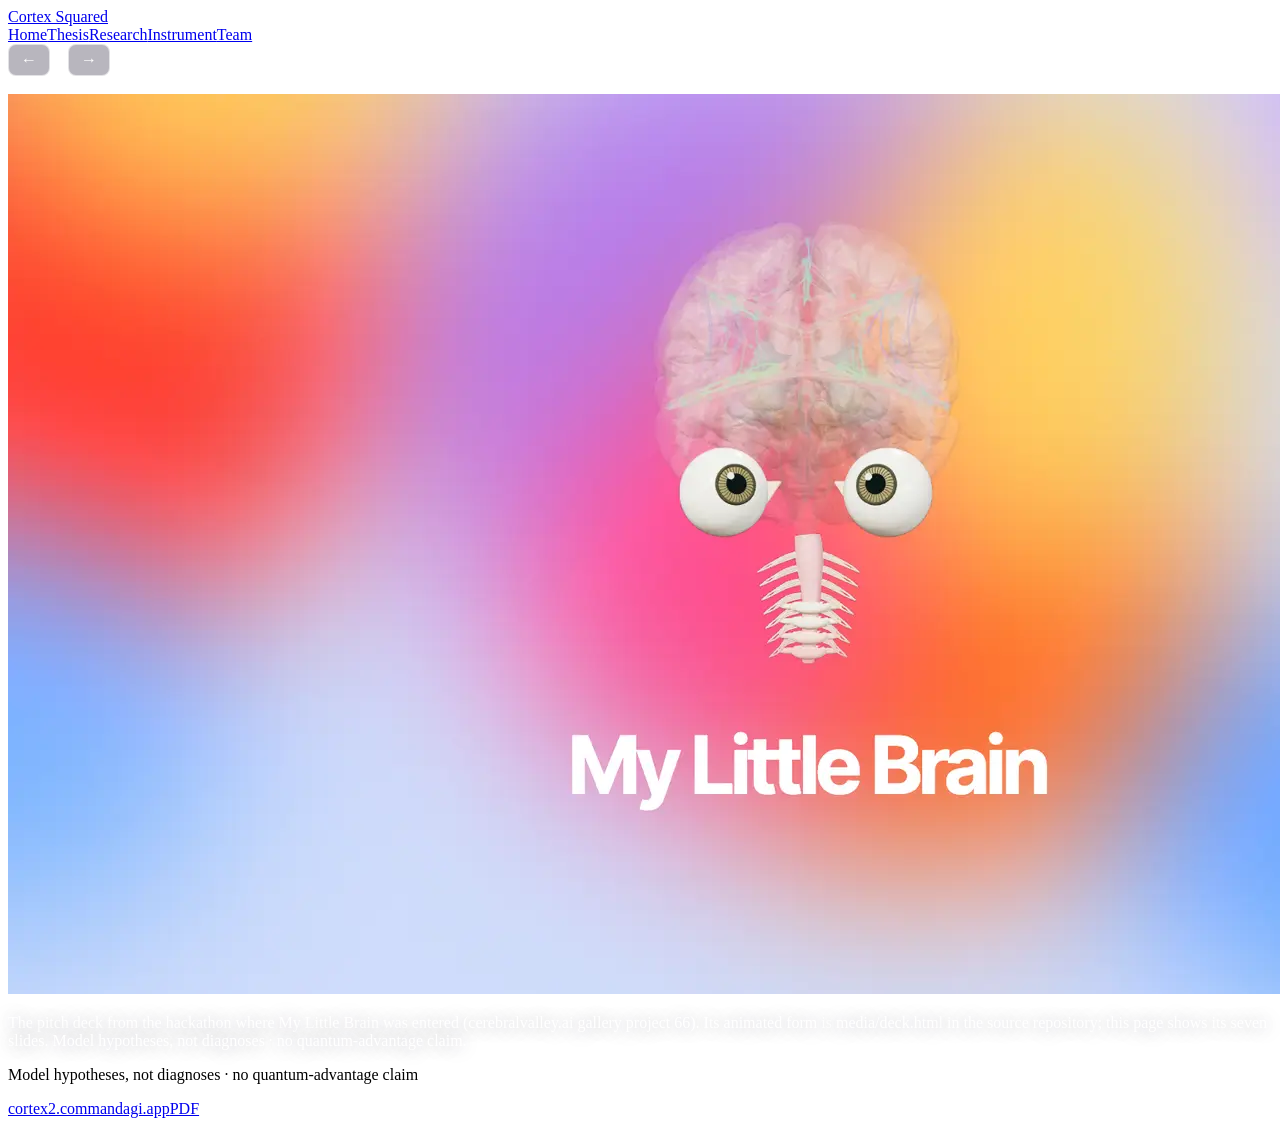
==== deck/index.html @ ae993394 "The site of cortex2, from CommandAGI's seed (seed/drive/platform/org-cortex2/sites/cortex2) Co-Autho" ====
<!doctype html>
<html lang="en">
<head>
<meta charset="utf-8">
<meta name="viewport" content="width=device-width, initial-scale=1">
<title>The pitch deck — Cortex Squared</title>
<meta name="description" content="The My Little Brain pitch deck, slide by slide, with its PDF. Model hypotheses, not diagnoses · no quantum-advantage claim.">
<link rel="icon" href="/assets/mark.svg" type="image/svg+xml">
<link rel="stylesheet" href="/style.css">
<style>
  .deck-nav { display: flex; flex-wrap: wrap; gap: 10px 18px; align-items: center; margin: 0 0 18px; color: #fff; }
  .deck-nav a, .deck-nav button { color: #fff; }
  .deck-nav button { font: inherit; background: rgba(20,16,42,.3); border: 1px solid rgba(255,255,255,.6); border-radius: 8px; padding: 6px 12px; cursor: pointer; }
  .deck .count { font: 600 13px var(--mono); letter-spacing: .1em; opacity: .85; color: #fff; }
</style>
</head>
<body>
<div class="field" aria-hidden="true"><i></i><i></i><i></i><i></i><i></i><i></i><i></i><i></i><i></i></div>
<div class="scrim" aria-hidden="true"></div>
<header class="site-head">
  <a class="wordmark" href="/">Cortex Squared</a>
  <nav aria-label="Pages"><a href="/">Home</a><a href="/thesis.html">Thesis</a><a href="/research.html">Research</a><a href="/lab/">Instrument</a><a href="/team.html">Team</a></nav>
</header>
<main class="deck">
  <div class="deck-nav">
    <button type="button" id="prev" aria-label="Previous slide">←</button>
    <button type="button" id="next" aria-label="Next slide">→</button>
    <span class="count" id="count">1 / 7</span>
    <a href="/deck/cortex2-deck.pdf">The deck as a PDF (789 KB)</a>
    <a href="https://github.com/JacobFV/my-little-brain">The source repository</a>
  </div>
  <img class="slide" id="slide" src="/deck/stills/slide-1.webp" width="1600" height="900" alt="Slide 1 of the My Little Brain pitch deck: the real 3D brain in a soft colour field">
  <p class="dim" style="color:#fff;text-shadow:0 1px 18px rgba(40,16,70,.4)">The pitch deck from the hackathon where My Little Brain was entered (cerebralvalley.ai gallery project 66). Its animated form is <span class="mono">media/deck.html</span> in the source repository; this page shows its seven slides. Model hypotheses, not diagnoses · no quantum-advantage claim.</p>
</main>
<footer class="site-foot">
  <p class="safety-line">Model hypotheses, not diagnoses · no quantum-advantage claim</p>
  <div class="rows"><a href="/">cortex2.commandagi.app</a><a href="/deck/cortex2-deck.pdf">PDF</a></div>
</footer>
<script>
const slides = Array.from({ length: 7 }, (_, i) => `/deck/stills/slide-${i + 1}.webp`);
const alt = [
  'Slide 1: the real 3D brain in a soft colour field, My Little Brain',
  'Slide 2: it knows you — the app: chat with your brain, live EEG, quantum circuits, results',
  'Slide 3: it studies itself — the brain dispatches to IonQ, IBM, qBraid and Extropic',
  'Slide 4: EEG to quantum state — 10 band powers, 4 brain parameters, 8 qubits, 256 hypotheses',
  'Slide 5: amplify, do not scan — classical sequential search against Grover amplitude amplification',
  'Slide 6: behind the scenes — OpenBCI, the agent, the samplers',
  'Slide 7: the team — Jacob Valdez, Hanah Rahman, Rohit Korrapolu',
];
let i = 0;
const img = document.getElementById('slide'), count = document.getElementById('count');
function show(n) { i = (n + slides.length) % slides.length; img.src = slides[i]; img.alt = alt[i]; count.textContent = `${i + 1} / ${slides.length}`; }
document.getElementById('prev').addEventListener('click', () => show(i - 1));
document.getElementById('next').addEventListener('click', () => show(i + 1));
addEventListener('keydown', (e) => {
  if (['ArrowRight', ' ', 'PageDown'].includes(e.key)) { e.preventDefault(); show(i + 1); }
  if (['ArrowLeft', 'PageUp'].includes(e.key)) { e.preventDefault(); show(i - 1); }
});
</script>
</body>
</html>
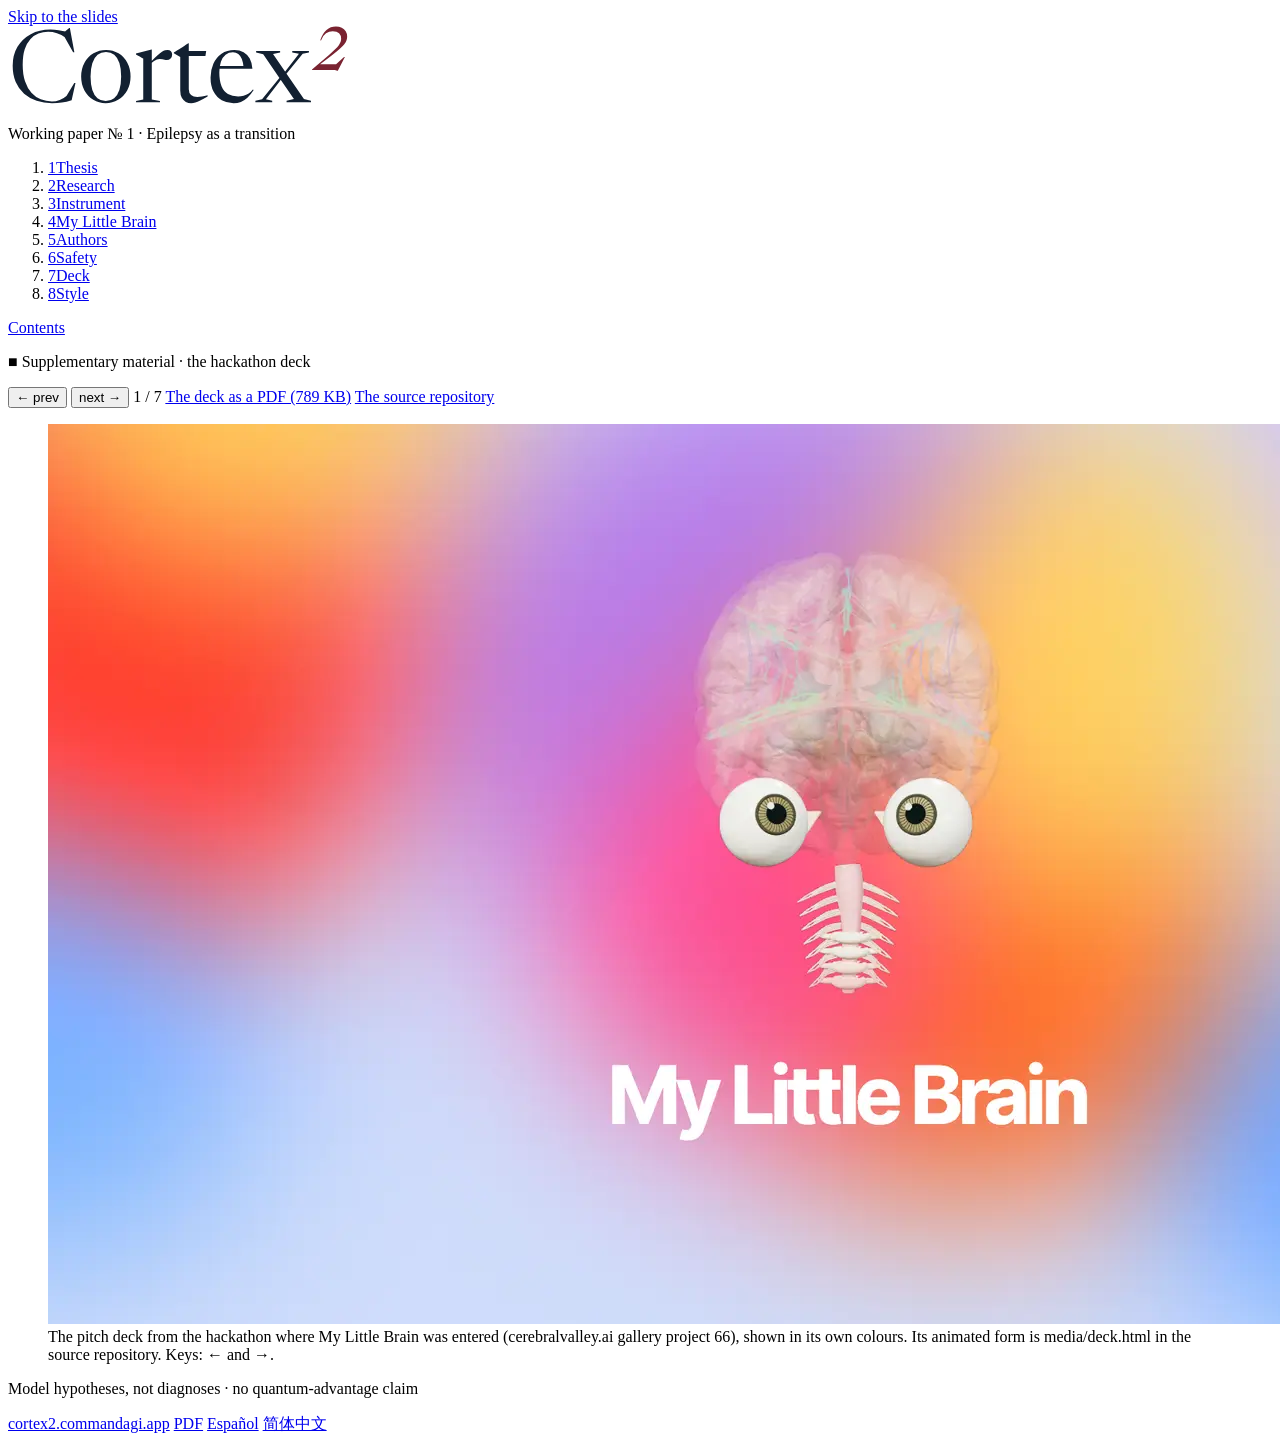
==== commit 9c0307c2: "The 2027 redesign: a living research paper Newsreader and Fragment Mono on paper, zero radius, a jou" ====
--- a/deck/index.html
+++ b/deck/index.html
@@ -5,36 +5,37 @@
 <meta name="viewport" content="width=device-width, initial-scale=1">
 <title>The pitch deck — Cortex Squared</title>
 <meta name="description" content="The My Little Brain pitch deck, slide by slide, with its PDF. Model hypotheses, not diagnoses · no quantum-advantage claim.">
+<meta name="theme-color" content="#f3f4ef">
+<meta property="og:image" content="https://cortex2.commandagi.app/assets/og.png">
 <link rel="icon" href="/assets/mark.svg" type="image/svg+xml">
+<link rel="apple-touch-icon" href="/assets/touch-icon.png">
 <link rel="stylesheet" href="/style.css">
-<style>
-  .deck-nav { display: flex; flex-wrap: wrap; gap: 10px 18px; align-items: center; margin: 0 0 18px; color: #fff; }
-  .deck-nav a, .deck-nav button { color: #fff; }
-  .deck-nav button { font: inherit; background: rgba(20,16,42,.3); border: 1px solid rgba(255,255,255,.6); border-radius: 8px; padding: 6px 12px; cursor: pointer; }
-  .deck .count { font: 600 13px var(--mono); letter-spacing: .1em; opacity: .85; color: #fff; }
-</style>
 </head>
-<body>
-<div class="field" aria-hidden="true"><i></i><i></i><i></i><i></i><i></i><i></i><i></i><i></i><i></i></div>
-<div class="scrim" aria-hidden="true"></div>
-<header class="site-head">
-  <a class="wordmark" href="/">Cortex Squared</a>
-  <nav aria-label="Pages"><a href="/">Home</a><a href="/thesis.html">Thesis</a><a href="/research.html">Research</a><a href="/lab/">Instrument</a><a href="/team.html">Team</a></nav>
+<body class="page-deck">
+<a class="skip" href="#main">Skip to the slides</a>
+<header class="running-head">
+  <a class="wordmark" href="/"><img src="/assets/wordmark.svg" alt="Cortex Squared" width="345" height="79"></a>
+  <p class="folio">Working paper № 1 · Epilepsy as a transition</p>
+  <nav class="contents" aria-label="Contents"><ol><li><a href="/thesis.html"><span class="n">1</span>Thesis</a></li><li><a href="/research.html"><span class="n">2</span>Research</a></li><li><a href="/lab/"><span class="n">3</span>Instrument</a></li><li><a href="/product.html"><span class="n">4</span>My Little Brain</a></li><li><a href="/team.html"><span class="n">5</span>Authors</a></li><li><a href="/safety.html"><span class="n">6</span>Safety</a></li><li><a href="/deck/" aria-current="page"><span class="n">7</span>Deck</a></li><li><a href="/style.html"><span class="n">8</span>Style</a></li></ol></nav>
+  <a class="contents-button" href="/">Contents</a>
 </header>
-<main class="deck">
+<main class="deck" id="main">
+  <p class="eyebrow">■ Supplementary material · the hackathon deck</p>
   <div class="deck-nav">
-    <button type="button" id="prev" aria-label="Previous slide">←</button>
-    <button type="button" id="next" aria-label="Next slide">→</button>
-    <span class="count" id="count">1 / 7</span>
+    <button type="button" id="prev" aria-label="Previous slide">← prev</button>
+    <button type="button" id="next" aria-label="Next slide">next →</button>
+    <span class="count" id="count" aria-live="polite">1 / 7</span>
     <a href="/deck/cortex2-deck.pdf">The deck as a PDF (789 KB)</a>
     <a href="https://github.com/JacobFV/my-little-brain">The source repository</a>
   </div>
-  <img class="slide" id="slide" src="/deck/stills/slide-1.webp" width="1600" height="900" alt="Slide 1 of the My Little Brain pitch deck: the real 3D brain in a soft colour field">
-  <p class="dim" style="color:#fff;text-shadow:0 1px 18px rgba(40,16,70,.4)">The pitch deck from the hackathon where My Little Brain was entered (cerebralvalley.ai gallery project 66). Its animated form is <span class="mono">media/deck.html</span> in the source repository; this page shows its seven slides. Model hypotheses, not diagnoses · no quantum-advantage claim.</p>
+  <figure>
+    <img class="slide" id="slide" src="/deck/stills/slide-1.webp" width="1600" height="900" alt="Slide 1 of the My Little Brain pitch deck: the real 3D brain in a soft colour field">
+    <figcaption>The pitch deck from the hackathon where My Little Brain was entered (cerebralvalley.ai gallery project 66), shown in its own colours. Its animated form is <span class="mono">media/deck.html</span> in the source repository. Keys: ← and →.</figcaption>
+  </figure>
 </main>
-<footer class="site-foot">
+<footer class="colophon">
   <p class="safety-line">Model hypotheses, not diagnoses · no quantum-advantage claim</p>
-  <div class="rows"><a href="/">cortex2.commandagi.app</a><a href="/deck/cortex2-deck.pdf">PDF</a></div>
+  <p class="imprint"><a href="/">cortex2.commandagi.app</a> <a href="/deck/cortex2-deck.pdf">PDF</a> <a href="/es/">Español</a> <a href="/zh/">简体中文</a></p>
 </footer>
 <script>
 const slides = Array.from({ length: 7 }, (_, i) => `/deck/stills/slide-${i + 1}.webp`);
